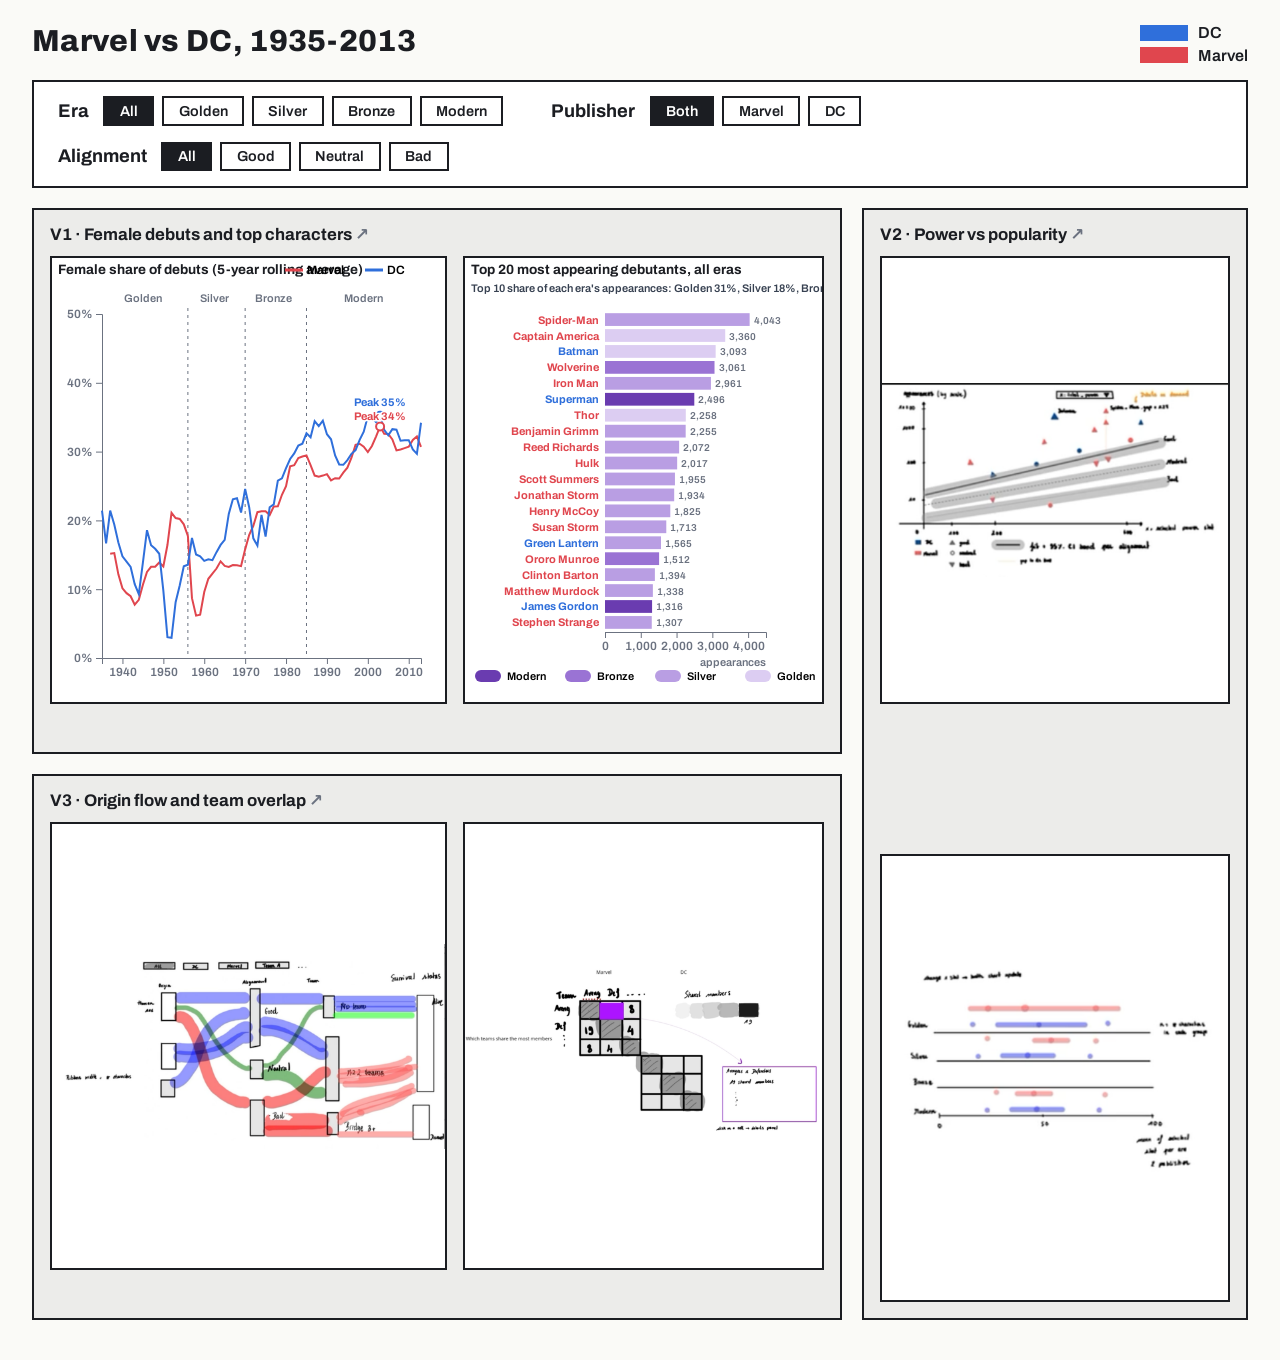
==== index.html @ 08fac934 "last chang" ====
<!DOCTYPE html>
<html lang="en">
<head>
  <meta charset="UTF-8" />
  <meta name="viewport" content="width=device-width, initial-scale=1.0" />
  <title>Marvel vs DC, 1935-2013</title>
  <link rel="stylesheet" href="style.css" />
  
</head>
<body>
  <header class="topbar">
    <h1>Marvel vs DC, 1935-2013</h1>
    <div class="legend" aria-label="Publisher colors">
      <span class="legend-item"><i class="swatch dc"></i>DC</span>
      <span class="legend-item"><i class="swatch marvel"></i>Marvel</span>
    </div>
  </header>

  <!-- Shared filters: built by script.js on every page -->
  <section class="filters" id="filters" aria-label="Filters"></section>

  <main class="grid">
    <!-- V1 -->
    <section class="panel v1">
      <h2><a href="V1.html">V1 · Female debuts and top characters</a></h2>
      <div class="panel-body two-col">
        <div class="idiom" id="idiom-1">idiom 1</div>
        <div class="idiom" id="idiom-2">idiom 2</div>
      </div>
    </section>

    <!-- V2 -->
    <section class="panel v2">
      <h2><a href="V2.html">V2 · Power vs popularity</a></h2>
      <div class="panel-body stack">
        <div class="idiom drawn shot" id="idiom-3"><img src="images/v2-scatter.png" alt="V2 sketch: power vs popularity scatter plot" /></div>
        <div class="idiom drawn shot" id="idiom-4"><img src="images/v2-ranges.png" alt="V2 sketch: range plot by era and publisher" /></div>
      </div>
    </section>

    <!-- V3 -->
    <section class="panel v3">
      <h2><a href="V3.html">V3 · Origin flow and team overlap</a></h2>
      <div class="panel-body two-col">
        <div class="idiom drawn shot" id="idiom-5"><img src="images/v3-origin-flow.png" alt="V3 sketch: origin flow diagram" /></div>
        <div class="idiom drawn shot" id="idiom-6"><img src="images/v3-team-overlap.png" alt="V3 sketch: team overlap matrix" /></div>
      </div>
    </section>
  </main>
  <script src="lib/d3.min.js"></script>
  <script src="script.js"></script>
  <script src="V1.js"></script>
</body>
</html>
---- style.css ----
@font-face {
  font-family: "Archivo";
  src: url("fonts/archivo.woff2") format("woff2");
  font-weight: 100 900;
  font-stretch: 62% 125%;
  font-style: normal;
  font-display: swap;
}

:root {
  /* Publisher colors (legend + every chart) */
  --dc: #2f6fdb;
  --marvel: #e0464e;
  /* Era colors (light = oldest, dark = newest) */
  --golden: #dccdf2;
  --silver: #b99ee3;
  --bronze: #9a73d4;
  --modern: #6a3cb0;
  --ink: #1b1d22;
  --muted: #6b7280;
  --paper: #fafaf7;
  --panel: #ececea;
  --line: #1b1d22;
  --gap: 1.25rem;
}

* {
  box-sizing: border-box;
}

body {
  margin: 0;
  padding: 1.5rem 2rem 2.5rem;
  font-family: "Archivo", system-ui, sans-serif;
  background: var(--paper);
  color: var(--ink);
}

/* Title + legend */
.topbar {
  display: flex;
  justify-content: space-between;
  align-items: flex-start;
  gap: 1rem;
  margin-bottom: 1rem;
}

.topbar h1 {
  margin: 0;
  font-size: 1.9rem;
  font-weight: 800;
  letter-spacing: 0.01em;
}

.legend {
  display: flex;
  flex-direction: column;
  gap: 0.35rem;
  font-weight: 600;
}

.legend-item {
  display: flex;
  align-items: center;
  gap: 0.6rem;
}

.swatch {
  display: inline-block;
  width: 3rem;
  height: 1rem;
}

.swatch.dc { background: var(--dc); }
.swatch.marvel { background: var(--marvel); }

/* Filter bar */
.filters {
  display: flex;
  flex-wrap: wrap;
  gap: 1rem 3rem;
  padding: 0.9rem 1.5rem;
  margin-bottom: var(--gap);
  border: 2px solid var(--line);
  background: #fff;
}

.filter-group {
  display: flex;
  flex-wrap: wrap;
  align-items: center;
  gap: 0.5rem;
}

.filter-label {
  font-size: 1.15rem;
  font-weight: 700;
  margin-right: 0.4rem;
}

.chip {
  font: inherit;
  font-weight: 600;
  font-size: 0.9rem;
  padding: 0.3rem 0.9rem;
  border: 2px solid var(--line);
  background: #fff;
  color: var(--ink);
  cursor: pointer;
}

.chip:hover {
  background: var(--panel);
}

.chip.active {
  background: var(--ink);
  color: #fff;
}

.chip:focus-visible {
  outline: 3px solid var(--dc);
  outline-offset: 2px;
}

/*
  Layout, like the sketch:
  V1 wide top-left, V2 tall on the right,
  V3 wide top-left below V1.
*/
.grid {
  display: grid;
  grid-template-columns: 1.15fr 1fr 1.05fr;
  grid-template-rows: minmax(22rem, auto) minmax(20rem, auto);
  grid-template-areas:
    "v1 v1 v2"
    "v3 v3 v2";
  gap: var(--gap);
}

.v1 { grid-area: v1; }
.v2 { grid-area: v2; }
.v3 { grid-area: v3; }

.panel {
  display: flex;
  flex-direction: column;
  min-width: 0;
  padding: 0.9rem 1rem 1rem;
  background: var(--panel);
  border: 2px solid var(--line);
}

.panel h2 {
  margin: 0 0 0.75rem;
  font-size: 1.05rem;
  font-weight: 700;
}

.panel-body {
  flex: 1;
  display: grid;
  gap: 1rem;
  min-height: 0;
}

.panel-body.two-col {
  grid-template-columns: 1.1fr 1fr;
}

.panel-body.stack {
  grid-template-rows: 1.3fr 1fr;
}

/* Placeholder for each chart */
.idiom {
  display: grid;
  place-items: center;
  min-height: 10rem;
  border: 2px dashed var(--muted);
  color: var(--muted);
  font-size: 1.1rem;
  font-weight: 600;
  background: rgba(255, 255, 255, 0.5);
}

/* Stack everything on narrow screens */
@media (max-width: 900px) {
  body {
    padding: 1rem;
  }

  .grid {
    grid-template-columns: 1fr;
    grid-template-rows: none;
    grid-template-areas:
      "v1"
      "v2"
      "v3"
  }

  .panel-body.two-col {
    grid-template-columns: 1fr;
  }

  .topbar {
    flex-direction: column;
  }
}

/* Links to the detail pages */
.panel h2 a {
  color: inherit;
  text-decoration: none;
  border-bottom: 2px solid transparent;
}

.panel h2 a:hover,
.panel h2 a:focus-visible {
  border-bottom-color: var(--ink);
  outline: none;
}

.panel h2 a::after {
  content: " \2197";
  color: var(--muted);
}

/* Detail pages */
.back {
  display: inline-block;
  margin-bottom: 0.4rem;
  color: var(--muted);
  font-weight: 600;
  text-decoration: none;
}

.back:hover { color: var(--ink); }

.detail .panel {
  min-height: 60vh;
}

.detail-body {
  grid-auto-rows: 1fr;
}

.detail-body .idiom {
  min-height: 18rem;
}

.view-nav {
  display: flex;
  gap: 0.5rem;
  margin-top: var(--gap);
}

.view-nav a {
  padding: 0.3rem 0.9rem;
  border: 2px solid var(--line);
  color: var(--ink);
  font-weight: 700;
  text-decoration: none;
  background: #fff;
}

.view-nav a:hover { background: var(--panel); }

/* ---- Charts ---- */

/* A box that holds a chart: white frame, fixed height, the SVG fills the box */
.idiom.drawn {
  display: block;
  position: relative;
  overflow: hidden;
  min-width: 0;
  height: 28rem;
  background: #fff;
  border: 2px solid var(--line);
}

/* Sketch images (CPII) standing in for idioms not implemented yet */
.idiom.shot {
  padding: 0;
  background: #fff;
  overflow: hidden;
}

.idiom.shot img {
  position: absolute;
  inset: 0;
  display: block;
  width: 100%;
  height: 100%;
  object-fit: contain;
}

.grid .idiom.drawn.shot {
  min-height: 0;
}

.idiom.drawn > svg {
  position: absolute;
  inset: 0;
}

.chart-title {
  font-size: 0.85rem;
  font-weight: 700;
  fill: var(--ink);
}

.axis text {
  font-family: "Archivo", system-ui, sans-serif;
  font-size: 0.75rem;
  fill: var(--muted);
}

.axis path,
.axis line {
  stroke: var(--muted);
}

/* Tooltip shared by all charts */
.tooltip {
  position: fixed;
  z-index: 10;
  max-width: 18rem;
  padding: 0.5rem 0.7rem;
  background: var(--ink);
  color: #fff;
  font-size: 0.8rem;
  line-height: 1.45;
  pointer-events: none;
  opacity: 0;
}

.tooltip.visible {
  opacity: 1;
}
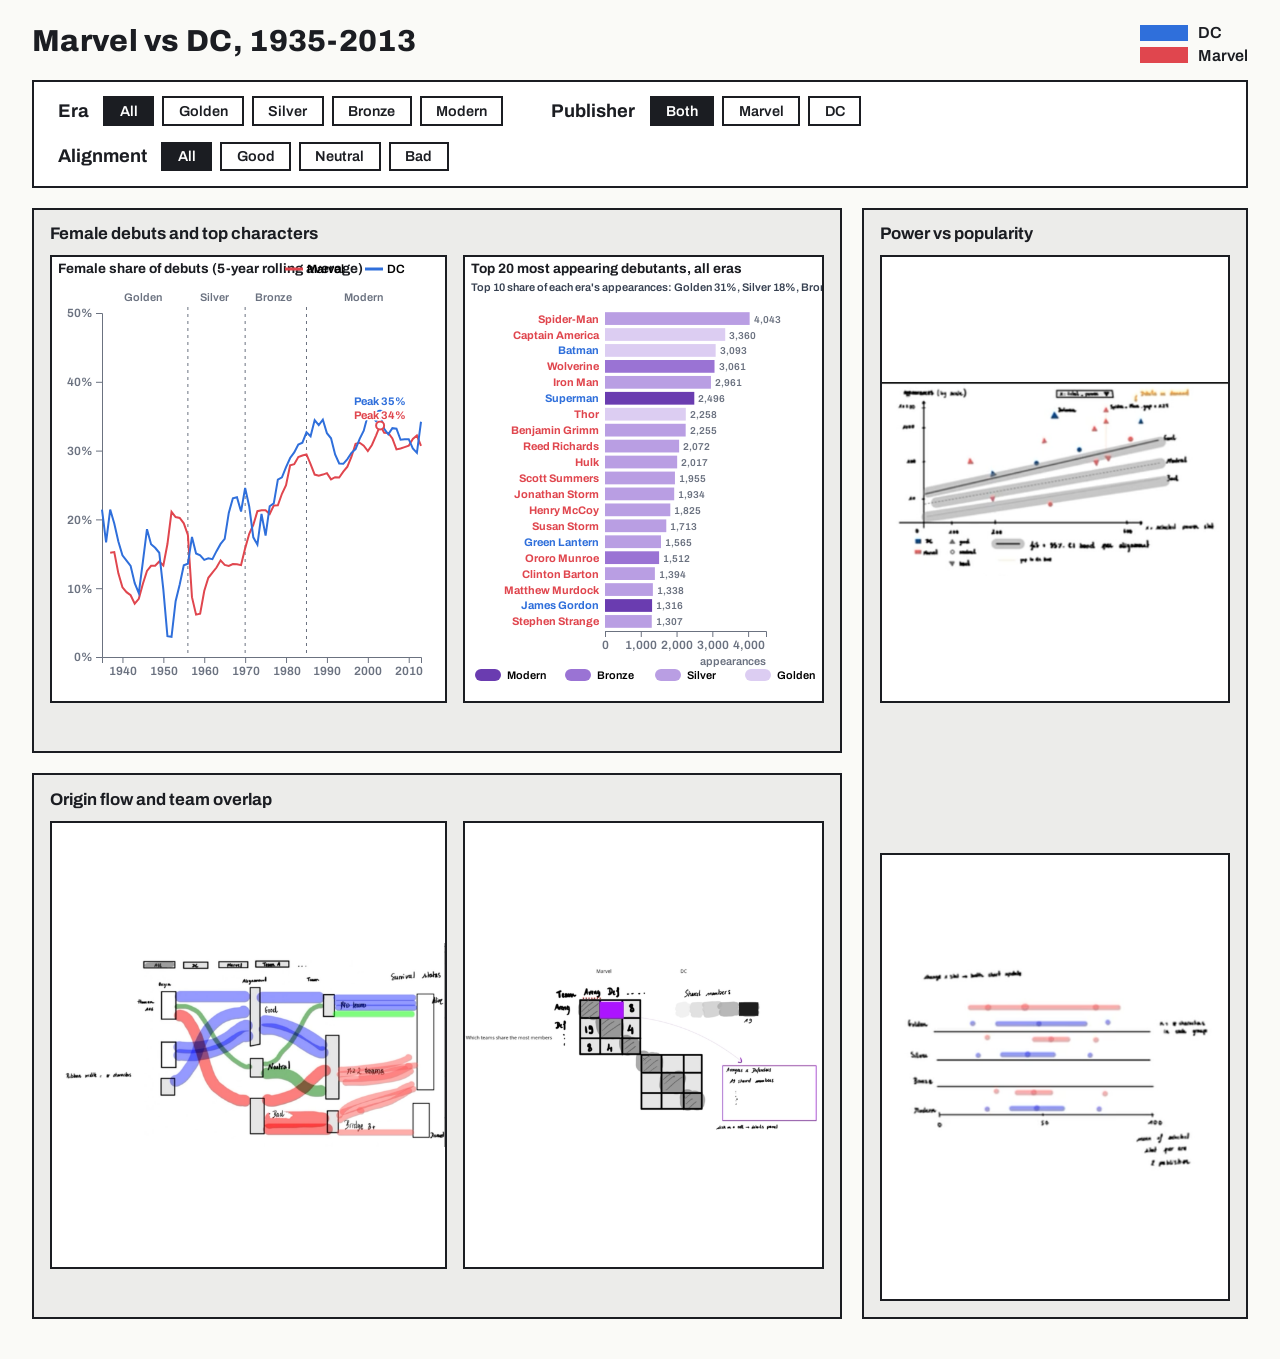
==== commit 0e1d71d3: "Remove V1,V2,V3 html pages" ====
--- a/index.html
+++ b/index.html
@@ -22,7 +22,7 @@
   <main class="grid">
     <!-- V1 -->
     <section class="panel v1">
-      <h2><a href="V1.html">V1 · Female debuts and top characters</a></h2>
+      <h2>Female debuts and top characters</h2>
       <div class="panel-body two-col">
         <div class="idiom" id="idiom-1">idiom 1</div>
         <div class="idiom" id="idiom-2">idiom 2</div>
@@ -31,7 +31,7 @@
 
     <!-- V2 -->
     <section class="panel v2">
-      <h2><a href="V2.html">V2 · Power vs popularity</a></h2>
+      <h2>Power vs popularity</h2>
       <div class="panel-body stack">
         <div class="idiom drawn shot" id="idiom-3"><img src="images/v2-scatter.png" alt="V2 sketch: power vs popularity scatter plot" /></div>
         <div class="idiom drawn shot" id="idiom-4"><img src="images/v2-ranges.png" alt="V2 sketch: range plot by era and publisher" /></div>
@@ -40,7 +40,7 @@
 
     <!-- V3 -->
     <section class="panel v3">
-      <h2><a href="V3.html">V3 · Origin flow and team overlap</a></h2>
+      <h2>Origin flow and team overlap</h2>
       <div class="panel-body two-col">
         <div class="idiom drawn shot" id="idiom-5"><img src="images/v3-origin-flow.png" alt="V3 sketch: origin flow diagram" /></div>
         <div class="idiom drawn shot" id="idiom-6"><img src="images/v3-team-overlap.png" alt="V3 sketch: team overlap matrix" /></div>
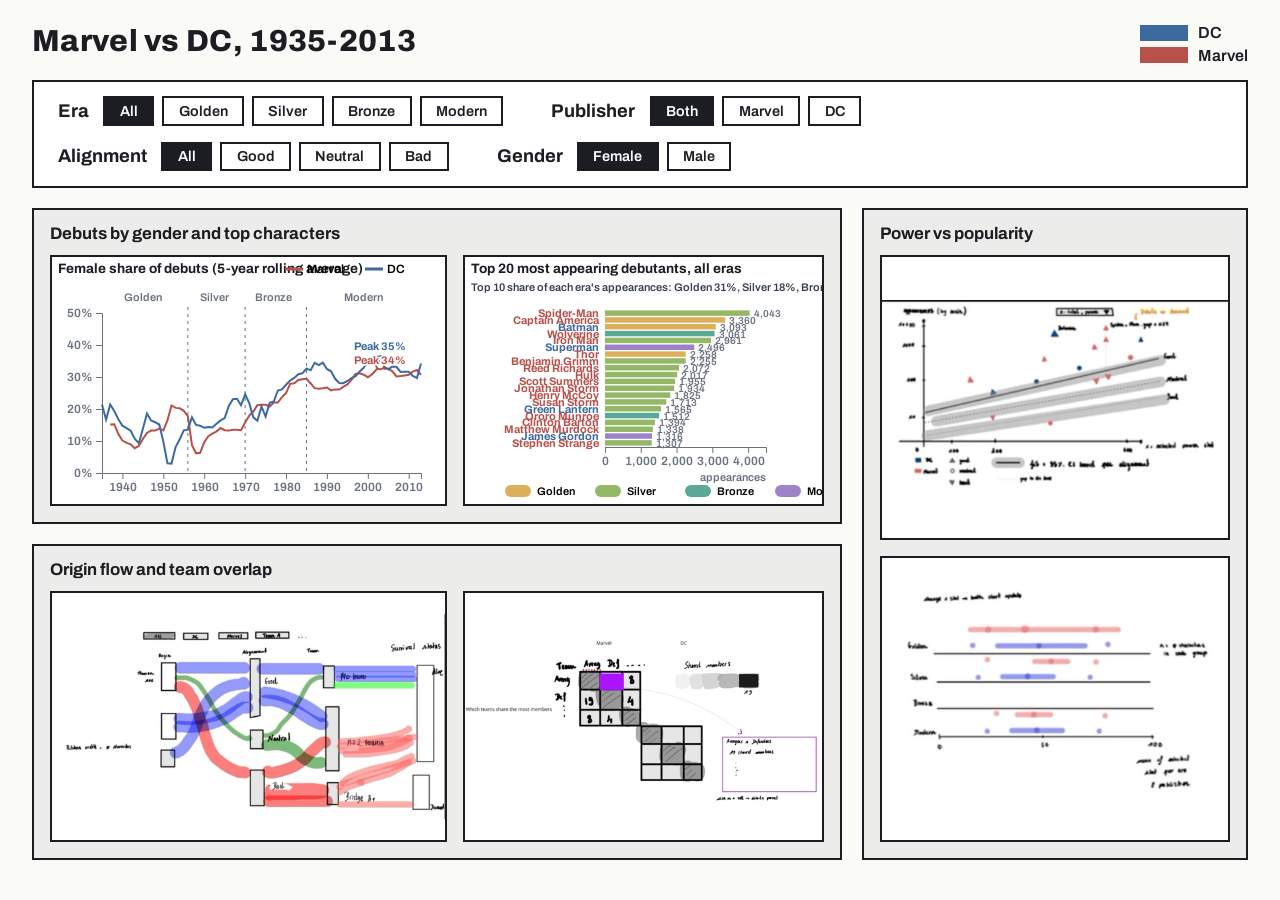
==== commit 40491378: "change title V1" ====
--- a/index.html
+++ b/index.html
@@ -22,7 +22,7 @@
   <main class="grid">
     <!-- V1 -->
     <section class="panel v1">
-      <h2>Female debuts and top characters</h2>
+      <h2>Debuts by gender and top characters</h2>
       <div class="panel-body two-col">
         <div class="idiom" id="idiom-1">idiom 1</div>
         <div class="idiom" id="idiom-2">idiom 2</div>
--- a/style.css
+++ b/style.css
@@ -9,13 +9,15 @@
 
 :root {
   /* Publisher colors (legend + every chart) */
-  --dc: #2f6fdb;
-  --marvel: #e0464e;
+  /*--dc: #2f6fdb;
+  --marvel: #e0464e;*/
+  --dc: #3d6a9e;      
+  --marvel: #b8504b;
   /* Era colors (light = oldest, dark = newest) */
-  --golden: #dccdf2;
-  --silver: #b99ee3;
-  --bronze: #9a73d4;
-  --modern: #6a3cb0;
+  --golden: #dcb05a;
+  --silver: #94b866;
+  --bronze: #5aa89a;  
+  --modern: #9d84c8;  
   --ink: #1b1d22;
   --muted: #6b7280;
   --paper: #fafaf7;
@@ -34,6 +36,10 @@
   font-family: "Archivo", system-ui, sans-serif;
   background: var(--paper);
   color: var(--ink);
+  height: 100vh;
+  display: flex;
+  flex-direction: column;
+  overflow: hidden;
 }
 
 /* Title + legend */
@@ -117,6 +123,30 @@
   background: var(--ink);
   color: #fff;
 }
+
+.chip.active[data-value="golden"] { 
+  background: var(--golden); 
+  color: var(--ink); 
+}
+.chip.active[data-value="silver"] { 
+  background: var(--silver);  
+  color: var(--ink); 
+}
+.chip.active[data-value="bronze"] { 
+  background: var(--bronze);  
+  color: var(--ink); 
+}
+.chip.active[data-value="modern"] { 
+  background: var(--modern);  
+  color: var(--ink); 
+}
+
+.chip.active[data-value="marvel"] { 
+  background: var(--marvel);  
+  color: #fff; }
+.chip.active[data-value="dc"]     { 
+  background: var(--dc);          
+  color: #fff; }
 
 .chip:focus-visible {
   outline: 3px solid var(--dc);
@@ -131,11 +161,13 @@
 .grid {
   display: grid;
   grid-template-columns: 1.15fr 1fr 1.05fr;
-  grid-template-rows: minmax(22rem, auto) minmax(20rem, auto);
+  grid-template-rows: 1fr 1fr;
   grid-template-areas:
     "v1 v1 v2"
     "v3 v3 v2";
   gap: var(--gap);
+  flex: 1;
+  min-height: 0;
 }
 
 .v1 { grid-area: v1; }
@@ -146,6 +178,7 @@
   display: flex;
   flex-direction: column;
   min-width: 0;
+  min-height: 0;
   padding: 0.9rem 1rem 1rem;
   background: var(--panel);
   border: 2px solid var(--line);
@@ -169,14 +202,14 @@
 }
 
 .panel-body.stack {
-  grid-template-rows: 1.3fr 1fr;
+  grid-template-rows: 1fr 1fr;
 }
 
 /* Placeholder for each chart */
 .idiom {
   display: grid;
   place-items: center;
-  min-height: 10rem;
+  min-height: 0;
   border: 2px dashed var(--muted);
   color: var(--muted);
   font-size: 1.1rem;
@@ -188,6 +221,8 @@
 @media (max-width: 900px) {
   body {
     padding: 1rem;
+    height: auto;
+    overflow: auto;
   }
 
   .grid {
@@ -274,7 +309,7 @@
   position: relative;
   overflow: hidden;
   min-width: 0;
-  height: 28rem;
+  height: auto;
   background: #fff;
   border: 2px solid var(--line);
 }
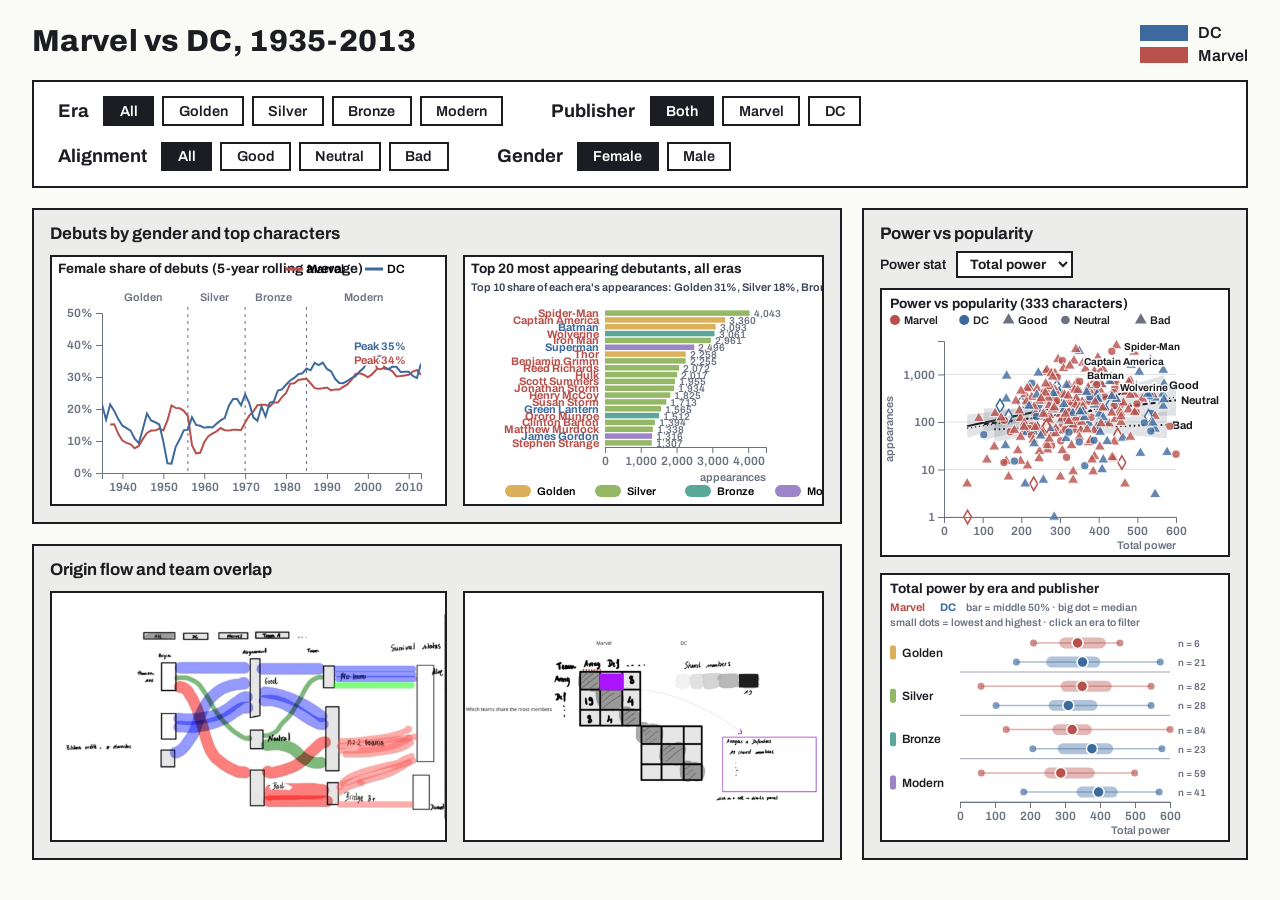
==== commit 29275e98: "added idioms for V2 and animations for transitions" ====
--- a/index.html
+++ b/index.html
@@ -33,8 +33,8 @@
     <section class="panel v2">
       <h2>Power vs popularity</h2>
       <div class="panel-body stack">
-        <div class="idiom drawn shot" id="idiom-3"><img src="images/v2-scatter.png" alt="V2 sketch: power vs popularity scatter plot" /></div>
-        <div class="idiom drawn shot" id="idiom-4"><img src="images/v2-ranges.png" alt="V2 sketch: range plot by era and publisher" /></div>
+        <div class="idiom" id="idiom-3">idiom 3</div>
+        <div class="idiom" id="idiom-4">idiom 4</div>
       </div>
     </section>
 
@@ -50,5 +50,6 @@
   <script src="lib/d3.min.js"></script>
   <script src="script.js"></script>
   <script src="V1.js"></script>
+  <script src="V2.js"></script>
 </body>
-</html>
+</html>
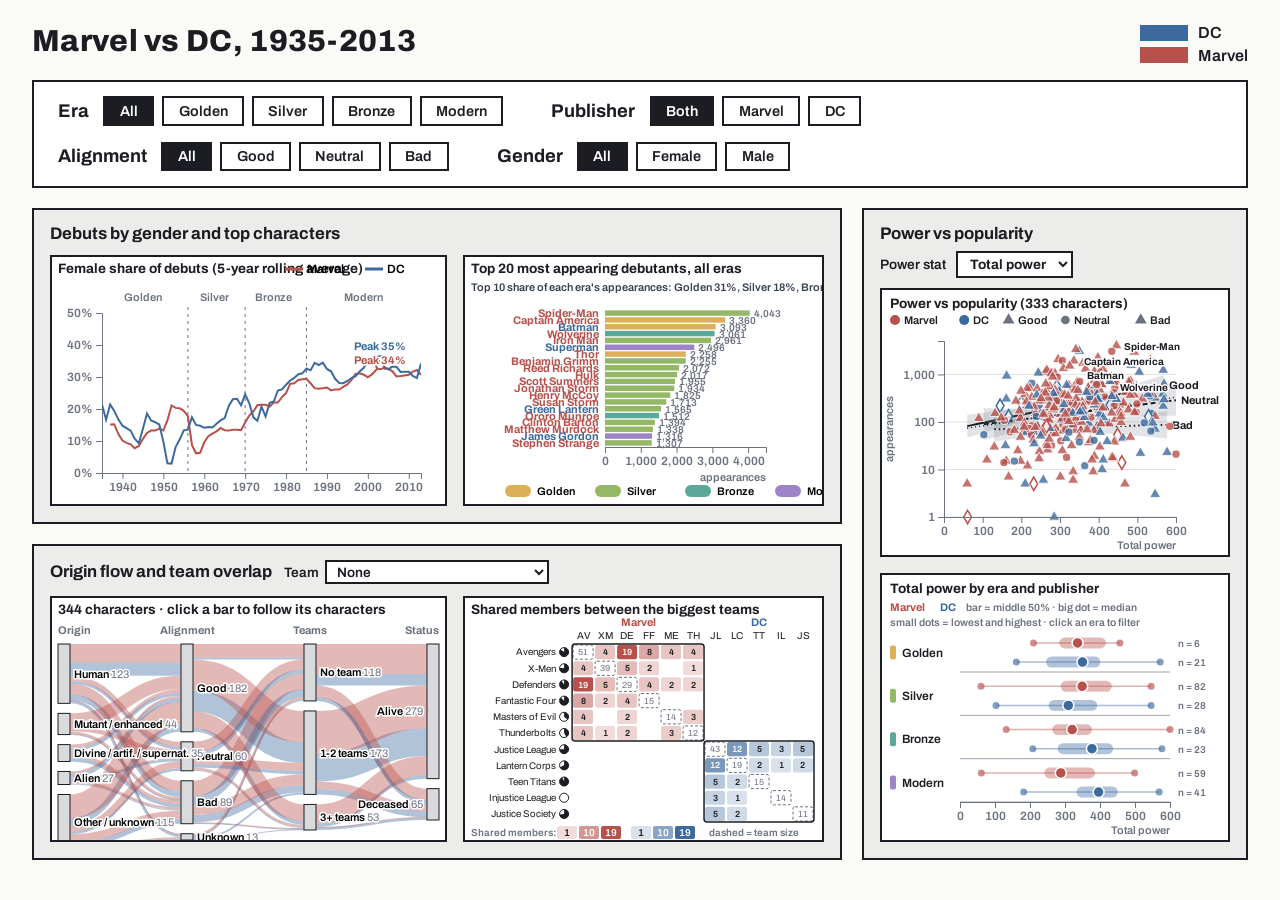
==== commit 9c4461b4: "add idiom 5 and 6 in V3 first version" ====
--- a/index.html
+++ b/index.html
@@ -42,14 +42,16 @@
     <section class="panel v3">
       <h2>Origin flow and team overlap</h2>
       <div class="panel-body two-col">
-        <div class="idiom drawn shot" id="idiom-5"><img src="images/v3-origin-flow.png" alt="V3 sketch: origin flow diagram" /></div>
-        <div class="idiom drawn shot" id="idiom-6"><img src="images/v3-team-overlap.png" alt="V3 sketch: team overlap matrix" /></div>
+        <div class="idiom" id="idiom-5">idiom 5</div>
+        <div class="idiom" id="idiom-6">idiom 6</div>
       </div>
     </section>
   </main>
   <script src="lib/d3.min.js"></script>
+  <script src="lib/d3-sankey.min.js"></script>
   <script src="script.js"></script>
   <script src="V1.js"></script>
   <script src="V2.js"></script>
+  <script src="V3.js"></script>
 </body>
 </html>
--- a/style.css
+++ b/style.css
@@ -372,4 +372,28 @@
 
 .tooltip.visible {
   opacity: 1;
-}+}
+/* V3 team menu, next to the panel title */
+.team-filter {
+  display: inline-flex;
+  align-items: center;
+  gap: 0.4rem;
+  margin-left: 0.75rem;
+  font-size: 0.85rem;
+  font-weight: 600;
+}
+
+.team-filter select {
+  font: inherit;
+  max-width: 14rem;
+  padding: 0.1rem 0.35rem;
+  border: 2px solid var(--line);
+  background: #fff;
+  color: var(--ink);
+  cursor: pointer;
+}
+
+.team-filter select.active {
+  background: var(--ink);
+  color: #fff;
+}
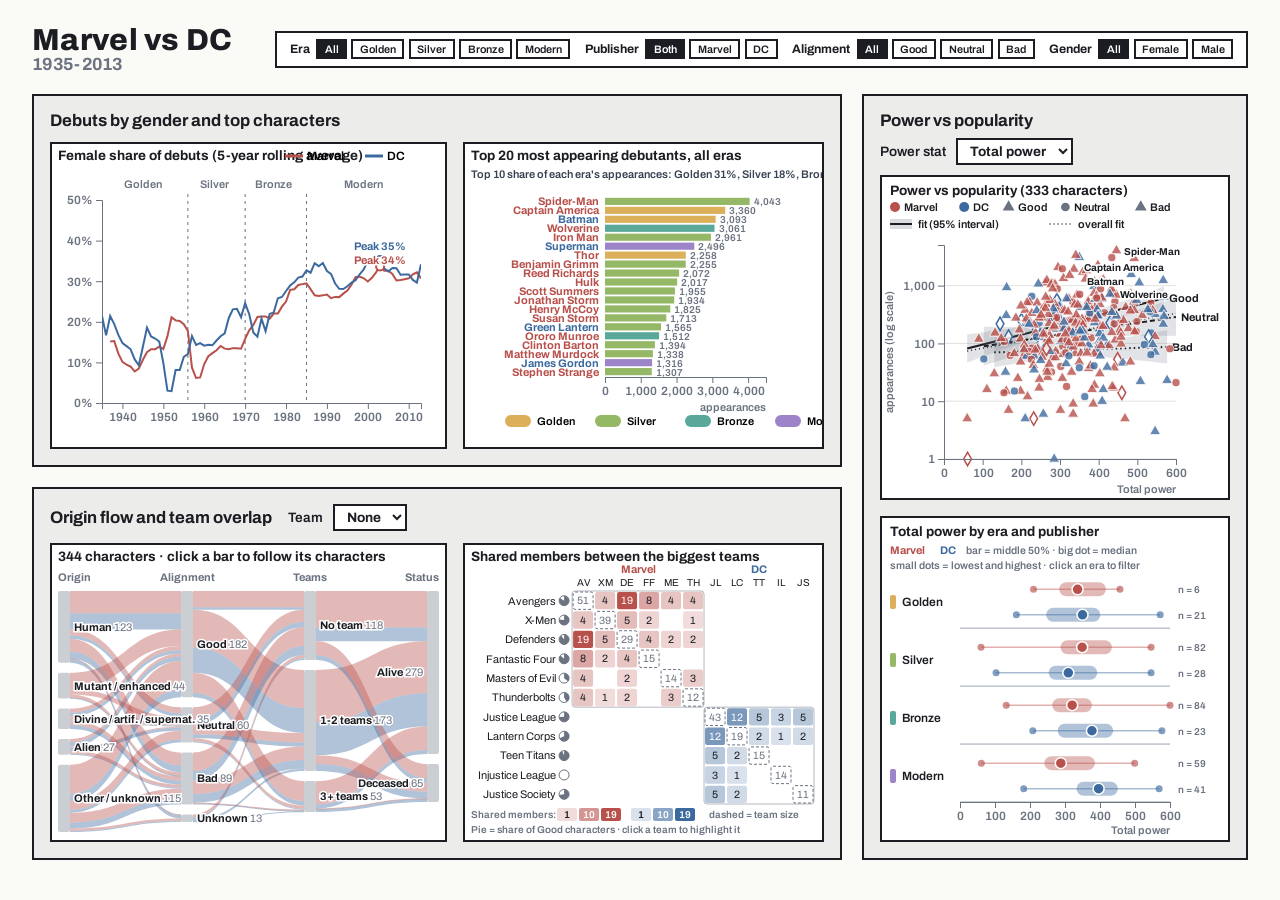
==== commit 3baeadf7: "Change top bar" ====
--- a/index.html
+++ b/index.html
@@ -4,20 +4,15 @@
   <meta charset="UTF-8" />
   <meta name="viewport" content="width=device-width, initial-scale=1.0" />
   <title>Marvel vs DC, 1935-2013</title>
-  <link rel="stylesheet" href="style.css" />
+  <link rel="stylesheet" href="style.css?v=2" />
   
 </head>
 <body>
   <header class="topbar">
-    <h1>Marvel vs DC, 1935-2013</h1>
-    <div class="legend" aria-label="Publisher colors">
-      <span class="legend-item"><i class="swatch dc"></i>DC</span>
-      <span class="legend-item"><i class="swatch marvel"></i>Marvel</span>
-    </div>
+    <h1>Marvel vs DC <span class="years">1935-2013</span></h1>
+    <!-- Shared filters: built by script.js on every page -->
+    <section class="filters" id="filters" aria-label="Filters"></section>
   </header>
-
-  <!-- Shared filters: built by script.js on every page -->
-  <section class="filters" id="filters" aria-label="Filters"></section>
 
   <main class="grid">
     <!-- V1 -->
--- a/style.css
+++ b/style.css
@@ -8,7 +8,7 @@
 }
 
 :root {
-  /* Publisher colors (legend + every chart) */
+  /* Publisher colors (every chart) */
   /*--dc: #2f6fdb;
   --marvel: #e0464e;*/
   --dc: #3d6a9e;      
@@ -42,13 +42,14 @@
   overflow: hidden;
 }
 
-/* Title + legend */
+/* Title + filter bar on the same line */
 .topbar {
   display: flex;
   justify-content: space-between;
-  align-items: flex-start;
-  gap: 1rem;
-  margin-bottom: 1rem;
+  align-items: center;
+  gap: 1rem 1.5rem;
+  margin-bottom: var(--gap);
+  container-type: inline-size;
 }
 
 .topbar h1 {
@@ -56,67 +57,83 @@
   font-size: 1.9rem;
   font-weight: 800;
   letter-spacing: 0.01em;
-}
-
-.legend {
-  display: flex;
-  flex-direction: column;
-  gap: 0.35rem;
-  font-weight: 600;
-}
-
-.legend-item {
-  display: flex;
+  line-height: 1.05;
+  white-space: nowrap;
+}
+
+/* The years on their own line, just below the title */
+.topbar h1 .years {
+  display: block;
+  font-size: 1.1rem;
+  font-weight: 700;
+  color: var(--muted);
+}
+
+/* Filter bar */
+/* One line. Every size is in em of the bar's font size, and that font size
+   follows the window width (vw), so the whole bar shrinks with the window
+   instead of wrapping: 12px from 1400px wide, 9px at 1120px.
+   Below 1120px the bar wraps (see the media query at the end). */
+.filters {
+  flex: 0 1 auto; /* as wide as its content, no wider */
+  display: flex;
+  flex-wrap: nowrap;
+  white-space: nowrap;
+  font-size: clamp(9px, calc((100cqi - 15rem)/90), 14px);
+  gap: 1.35em;
+  padding: 0.6em 1.2em;
+  border: 2px solid var(--line);
+  background: #fff;
+}
+
+.filter-group {
+  display: flex;
+  flex-wrap: nowrap;
   align-items: center;
-  gap: 0.6rem;
-}
-
-.swatch {
-  display: inline-block;
-  width: 3rem;
-  height: 1rem;
-}
-
-.swatch.dc { background: var(--dc); }
-.swatch.marvel { background: var(--marvel); }
-
-/* Filter bar */
-.filters {
-  display: flex;
-  flex-wrap: wrap;
-  gap: 1rem 3rem;
-  padding: 0.9rem 1.5rem;
-  margin-bottom: var(--gap);
-  border: 2px solid var(--line);
-  background: #fff;
-}
-
-.filter-group {
-  display: flex;
-  flex-wrap: wrap;
-  align-items: center;
-  gap: 0.5rem;
+  gap: 0.4em;
 }
 
 .filter-label {
-  font-size: 1.15rem;
-  font-weight: 700;
-  margin-right: 0.4rem;
+  font-size: 1.13em;
+  font-weight: 700;
+  margin-right: 0.15em;
 }
 
 .chip {
   font: inherit;
   font-weight: 600;
-  font-size: 0.9rem;
-  padding: 0.3rem 0.9rem;
+  font-size: 1em;
+  padding: 0.2em 0.6em;
   border: 2px solid var(--line);
   background: #fff;
   color: var(--ink);
   cursor: pointer;
 }
 
-.chip:hover {
-  background: var(--panel);
+.chip:hover[data-value="golden"] { 
+  background: var(--golden); 
+  color: var(--ink); 
+}
+.chip:hover[data-value="silver"] { 
+  background: var(--silver);  
+  color: var(--ink); 
+}
+.chip:hover[data-value="bronze"] { 
+  background: var(--bronze);  
+  color: var(--ink); 
+}
+.chip:hover[data-value="modern"] { 
+  background: var(--modern);  
+  color: var(--ink); 
+}
+
+.chip:hover[data-value="marvel"] { 
+  background: var(--marvel);  
+  color: #fff; 
+}
+.chip:hover[data-value="dc"]     { 
+  background: var(--dc);          
+  color: #fff; 
 }
 
 .chip.active {
@@ -143,10 +160,12 @@
 
 .chip.active[data-value="marvel"] { 
   background: var(--marvel);  
-  color: #fff; }
+  color: #fff; 
+}
 .chip.active[data-value="dc"]     { 
   background: var(--dc);          
-  color: #fff; }
+  color: #fff; 
+}
 
 .chip:focus-visible {
   outline: 3px solid var(--dc);
@@ -217,6 +236,18 @@
   background: rgba(255, 255, 255, 0.5);
 }
 
+/* Window too narrow for one line of filters, even at 9px: let the bar wrap */
+@media (max-width: 1120px) {
+  .filters,
+  .filter-group {
+    flex-wrap: wrap;
+  }
+
+  .filters {
+    gap: 0.5em 1.35em;
+  }
+}
+
 /* Stack everything on narrow screens */
 @media (max-width: 900px) {
   body {
@@ -240,6 +271,7 @@
 
   .topbar {
     flex-direction: column;
+    align-items: stretch;
   }
 }
 
@@ -373,27 +405,29 @@
 .tooltip.visible {
   opacity: 1;
 }
-/* V3 team menu, next to the panel title */
-.team-filter {
+/* V3 team menu, next to the panel title. Same look as V2's "Power stat" (.v2-controls in V2.js) */
+.panel.v3 h2 {
+  display: flex;
+  align-items: center;
+}
+
+.v3-controls {
   display: inline-flex;
+  flex-wrap: nowrap;
+  white-space: nowrap;
   align-items: center;
-  gap: 0.4rem;
-  margin-left: 0.75rem;
+  gap: 0.6rem;
+  margin-left: 1rem;
+  font-weight: 600;
   font-size: 0.85rem;
-  font-weight: 600;
-}
-
-.team-filter select {
+}
+
+.v3-controls select {
   font: inherit;
-  max-width: 14rem;
-  padding: 0.1rem 0.35rem;
+  font-weight: 700;
+  padding: 0.2rem 0.5rem;
   border: 2px solid var(--line);
   background: #fff;
   color: var(--ink);
   cursor: pointer;
 }
-
-.team-filter select.active {
-  background: var(--ink);
-  color: #fff;
-}
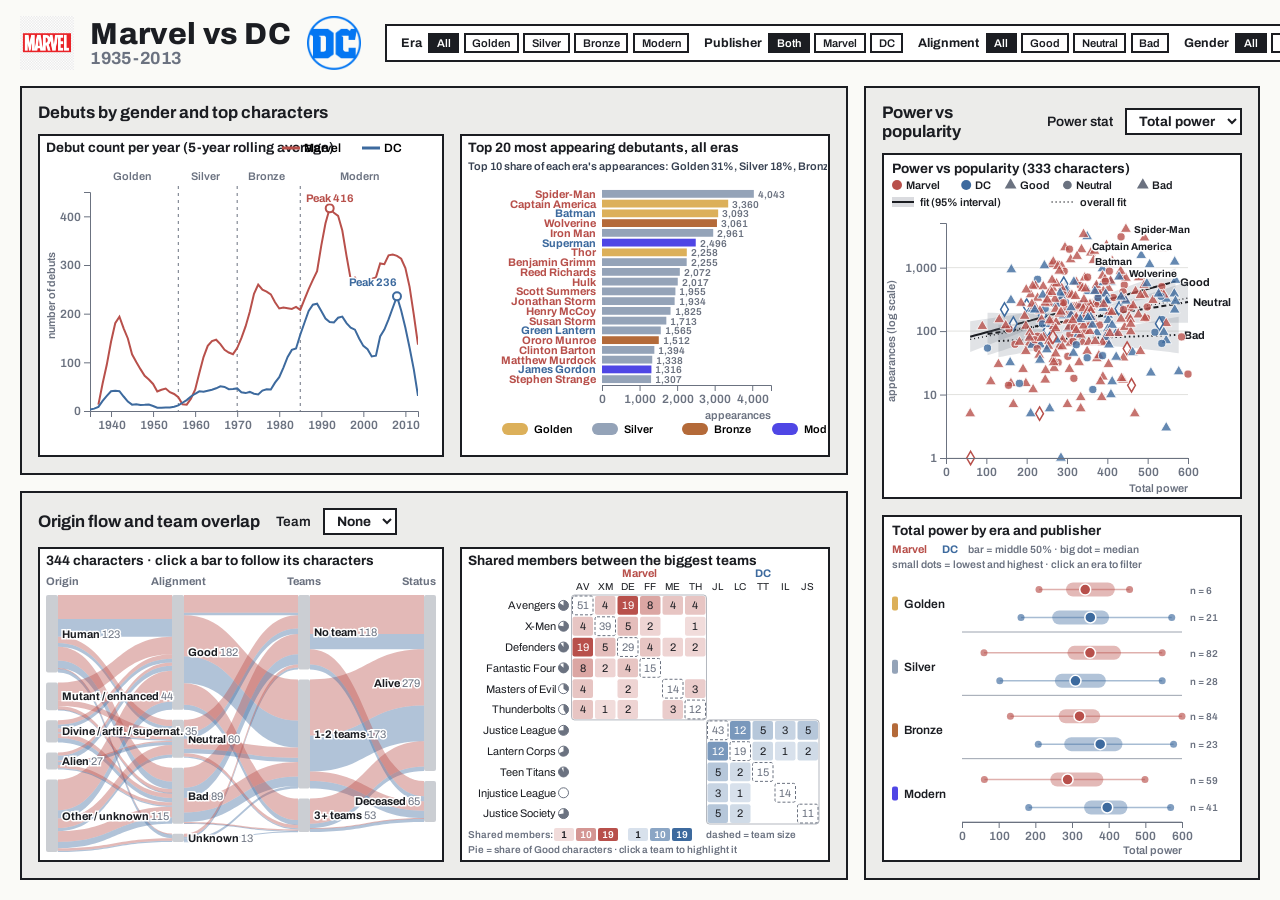
==== commit 292198bf: "made changes according to the feedback" ====
--- a/index.html
+++ b/index.html
@@ -5,11 +5,14 @@
   <meta name="viewport" content="width=device-width, initial-scale=1.0" />
   <title>Marvel vs DC, 1935-2013</title>
   <link rel="stylesheet" href="style.css?v=2" />
-  
 </head>
 <body>
   <header class="topbar">
-    <h1>Marvel vs DC <span class="years">1935-2013</span></h1>
+    <div class="brand">
+      <img src="images/marvel-logo.png" alt="Marvel" class="brand-logo marvel" />
+      <h1>Marvel vs DC <span class="years">1935-2013</span></h1>
+      <img src="images/dc_logo.webp" alt="DC" class="brand-logo dc" />
+    </div>
     <!-- Shared filters: built by script.js on every page -->
     <section class="filters" id="filters" aria-label="Filters"></section>
   </header>
--- a/style.css
+++ b/style.css
@@ -9,21 +9,21 @@
 
 :root {
   /* Publisher colors (every chart) */
-  /*--dc: #2f6fdb;
-  --marvel: #e0464e;*/
   --dc: #3d6a9e;      
   --marvel: #b8504b;
-  /* Era colors (light = oldest, dark = newest) */
+  
+  /* Era colors */
   --golden: #dcb05a;
-  --silver: #94b866;
-  --bronze: #5aa89a;  
-  --modern: #9d84c8;  
+  --silver: #94a3b8;  /* Sleek metallic silver */
+  --bronze: #b46a39;  /* Rich copper bronze */
+  --modern: #4f46e5;  /* Vibrant modern indigo */
+  
   --ink: #1b1d22;
   --muted: #6b7280;
   --paper: #fafaf7;
   --panel: #ececea;
   --line: #1b1d22;
-  --gap: 1.25rem;
+  --gap: 1rem;
 }
 
 * {
@@ -32,7 +32,7 @@
 
 body {
   margin: 0;
-  padding: 1.5rem 2rem 2.5rem;
+  padding: 1rem 1.25rem 1.25rem;
   font-family: "Archivo", system-ui, sans-serif;
   background: var(--paper);
   color: var(--ink);
@@ -50,6 +50,19 @@
   gap: 1rem 1.5rem;
   margin-bottom: var(--gap);
   container-type: inline-size;
+}
+
+/* Brand wrapper for logos and title */
+.brand {
+  display: flex;
+  align-items: center;
+  gap: 1rem;
+}
+
+.brand-logo {
+  height: 3.4rem;
+  width: auto;
+  object-fit: contain;
 }
 
 .topbar h1 {
@@ -70,12 +83,8 @@
 }
 
 /* Filter bar */
-/* One line. Every size is in em of the bar's font size, and that font size
-   follows the window width (vw), so the whole bar shrinks with the window
-   instead of wrapping: 12px from 1400px wide, 9px at 1120px.
-   Below 1120px the bar wraps (see the media query at the end). */
 .filters {
-  flex: 0 1 auto; /* as wide as its content, no wider */
+  flex: 0 1 auto;
   display: flex;
   flex-wrap: nowrap;
   white-space: nowrap;
@@ -110,28 +119,39 @@
   cursor: pointer;
 }
 
+.chip:hover[data-value="good"],
+.chip:hover[data-value="neutral"],
+.chip:hover[data-value="bad"],
+.chip:hover[data-value="all"],
+.chip:hover[data-value="female"],
+.chip:hover[data-value="male"],
+.chip:hover[data-value="both"] {
+  background: var(--ink);
+  color: var(--paper);
+}
+
 .chip:hover[data-value="golden"] { 
   background: var(--golden); 
   color: var(--ink); 
 }
 .chip:hover[data-value="silver"] { 
   background: var(--silver);  
-  color: var(--ink); 
+  color: #fff; 
 }
 .chip:hover[data-value="bronze"] { 
   background: var(--bronze);  
-  color: var(--ink); 
+  color: #fff; 
 }
 .chip:hover[data-value="modern"] { 
   background: var(--modern);  
-  color: var(--ink); 
+  color: #fff; 
 }
 
 .chip:hover[data-value="marvel"] { 
   background: var(--marvel);  
   color: #fff; 
 }
-.chip:hover[data-value="dc"]     { 
+.chip:hover[data-value="dc"] { 
   background: var(--dc);          
   color: #fff; 
 }
@@ -147,22 +167,22 @@
 }
 .chip.active[data-value="silver"] { 
   background: var(--silver);  
-  color: var(--ink); 
+  color: #fff; 
 }
 .chip.active[data-value="bronze"] { 
   background: var(--bronze);  
-  color: var(--ink); 
+  color: #fff; 
 }
 .chip.active[data-value="modern"] { 
   background: var(--modern);  
-  color: var(--ink); 
+  color: #fff; 
 }
 
 .chip.active[data-value="marvel"] { 
   background: var(--marvel);  
   color: #fff; 
 }
-.chip.active[data-value="dc"]     { 
+.chip.active[data-value="dc"] { 
   background: var(--dc);          
   color: #fff; 
 }
@@ -172,11 +192,7 @@
   outline-offset: 2px;
 }
 
-/*
-  Layout, like the sketch:
-  V1 wide top-left, V2 tall on the right,
-  V3 wide top-left below V1.
-*/
+/* Layout Grid */
 .grid {
   display: grid;
   grid-template-columns: 1.15fr 1fr 1.05fr;
@@ -236,7 +252,7 @@
   background: rgba(255, 255, 255, 0.5);
 }
 
-/* Window too narrow for one line of filters, even at 9px: let the bar wrap */
+/* Media Queries */
 @media (max-width: 1120px) {
   .filters,
   .filter-group {
@@ -248,7 +264,6 @@
   }
 }
 
-/* Stack everything on narrow screens */
 @media (max-width: 900px) {
   body {
     padding: 1rem;
@@ -262,7 +277,7 @@
     grid-template-areas:
       "v1"
       "v2"
-      "v3"
+      "v3";
   }
 
   .panel-body.two-col {
@@ -272,6 +287,11 @@
   .topbar {
     flex-direction: column;
     align-items: stretch;
+  }
+
+  .brand {
+    justify-content: center;
+    text-align: center;
   }
 }
 
@@ -334,8 +354,6 @@
 .view-nav a:hover { background: var(--panel); }
 
 /* ---- Charts ---- */
-
-/* A box that holds a chart: white frame, fixed height, the SVG fills the box */
 .idiom.drawn {
   display: block;
   position: relative;
@@ -346,7 +364,6 @@
   border: 2px solid var(--line);
 }
 
-/* Sketch images (CPII) standing in for idioms not implemented yet */
 .idiom.shot {
   padding: 0;
   background: #fff;
@@ -405,23 +422,33 @@
 .tooltip.visible {
   opacity: 1;
 }
-/* V3 team menu, next to the panel title. Same look as V2's "Power stat" (.v2-controls in V2.js) */
+
+/* V2 and V3 controls */
+.panel.v2 h2,
 .panel.v3 h2 {
   display: flex;
   align-items: center;
 }
 
+.v2-controls select:hover,
+.v3-controls select:hover {
+  background: var(--ink);   
+  color: var(--paper);
+}
+
+.v2-controls,
 .v3-controls {
   display: inline-flex;
   flex-wrap: nowrap;
   white-space: nowrap;
   align-items: center;
-  gap: 0.6rem;
+  gap: 0.75rem;
   margin-left: 1rem;
   font-weight: 600;
   font-size: 0.85rem;
 }
 
+.v2-controls select,
 .v3-controls select {
   font: inherit;
   font-weight: 700;
@@ -431,3 +458,8 @@
   color: var(--ink);
   cursor: pointer;
 }
+
+.v2-controls select:focus-visible,
+.v3-controls select:focus-visible {
+  outline: none; 
+}
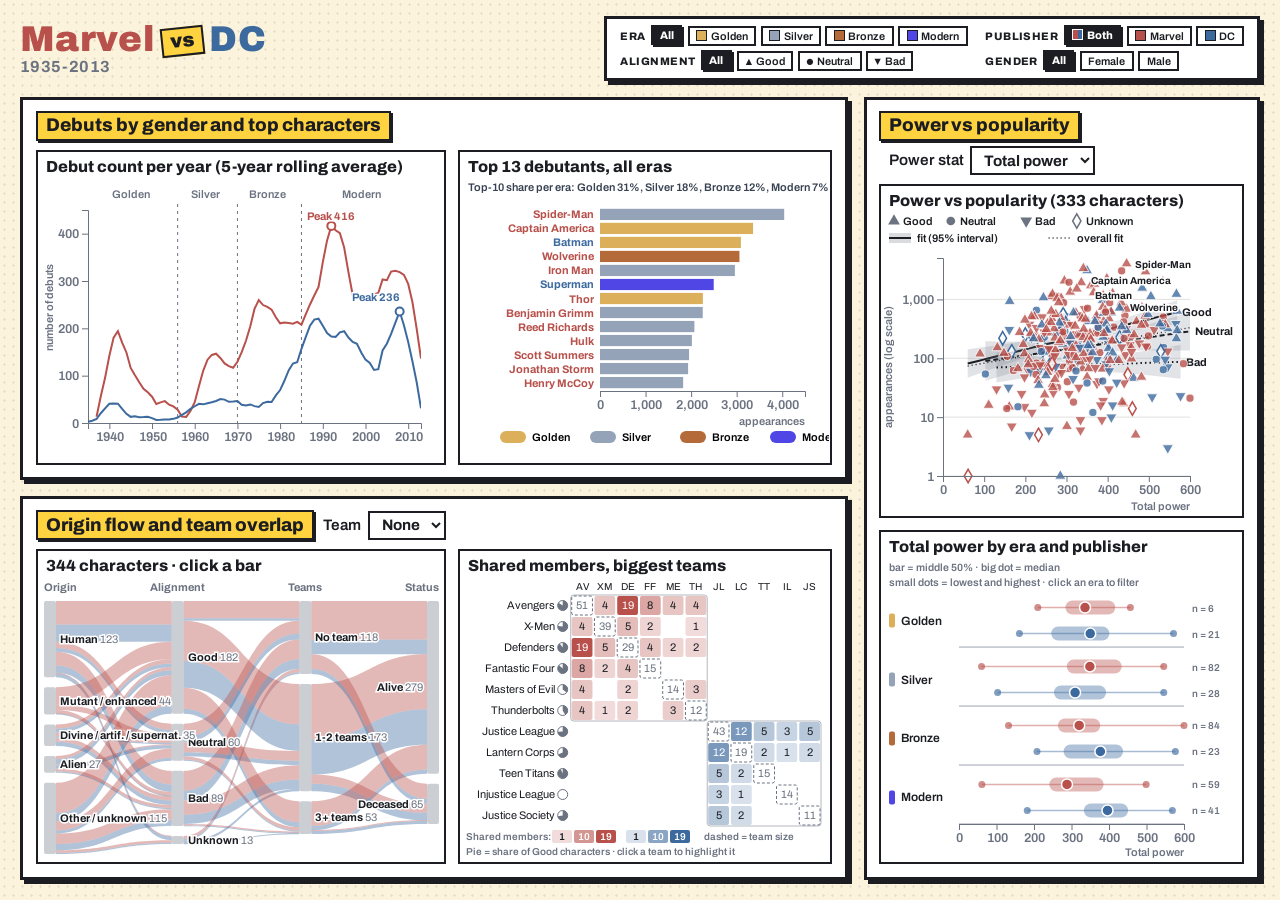
==== commit 2b2cb0e6: "modif design" ====
--- a/index.html
+++ b/index.html
@@ -9,9 +9,7 @@
 <body>
   <header class="topbar">
     <div class="brand">
-      <img src="images/marvel-logo.png" alt="Marvel" class="brand-logo marvel" />
-      <h1>Marvel vs DC <span class="years">1935-2013</span></h1>
-      <img src="images/dc_logo.webp" alt="DC" class="brand-logo dc" />
+      <h1><span class="t-marvel">Marvel</span> <span class="t-vs">vs</span> <span class="t-dc">DC</span> <span class="years">1935-2013</span></h1>
     </div>
     <!-- Shared filters: built by script.js on every page -->
     <section class="filters" id="filters" aria-label="Filters"></section>
@@ -20,7 +18,7 @@
   <main class="grid">
     <!-- V1 -->
     <section class="panel v1">
-      <h2>Debuts by gender and top characters</h2>
+      <h2><span class="caption">Debuts by gender and top characters</span></h2>
       <div class="panel-body two-col">
         <div class="idiom" id="idiom-1">idiom 1</div>
         <div class="idiom" id="idiom-2">idiom 2</div>
@@ -29,7 +27,7 @@
 
     <!-- V2 -->
     <section class="panel v2">
-      <h2>Power vs popularity</h2>
+      <h2><span class="caption">Power vs popularity</span></h2>
       <div class="panel-body stack">
         <div class="idiom" id="idiom-3">idiom 3</div>
         <div class="idiom" id="idiom-4">idiom 4</div>
@@ -38,7 +36,7 @@
 
     <!-- V3 -->
     <section class="panel v3">
-      <h2>Origin flow and team overlap</h2>
+      <h2><span class="caption">Origin flow and team overlap</span></h2>
       <div class="panel-body two-col">
         <div class="idiom" id="idiom-5">idiom 5</div>
         <div class="idiom" id="idiom-6">idiom 6</div>
--- a/style.css
+++ b/style.css
@@ -18,10 +18,13 @@
   --bronze: #b46a39;  /* Rich copper bronze */
   --modern: #4f46e5;  /* Vibrant modern indigo */
   
+  /* Menu accent: hover colour of the chips without a colour of their own */
+  --pow: #ffd23f;
+
   --ink: #1b1d22;
   --muted: #6b7280;
-  --paper: #fafaf7;
-  --panel: #ececea;
+  --paper: #fbf3dc;   /* page background: warm comic-paper yellow */
+  --panel: #ffffff;   /* panels white, so the charts stand out on the coloured page */
   --line: #1b1d22;
   --gap: 1rem;
 }
@@ -34,12 +37,14 @@
   margin: 0;
   padding: 1rem 1.25rem 1.25rem;
   font-family: "Archivo", system-ui, sans-serif;
-  background: var(--paper);
-  color: var(--ink);
-  height: 100vh;
+  /* Coloured page with halftone dots, like printed comics */
+  background-color: var(--paper);
+  background-image: radial-gradient(rgba(27, 29, 34, 0.09) 1px, transparent 1.4px);
+  background-size: 9px 9px;
+  color: var(--ink);
+  min-height: 100vh;   /* fills the window; scrolls instead of cutting the charts when the window is short */
   display: flex;
   flex-direction: column;
-  overflow: hidden;
 }
 
 /* Title + filter bar on the same line */
@@ -60,29 +65,47 @@
 }
 
 .brand-logo {
-  height: 3.4rem;
+  height: 4.2rem;
   width: auto;
   object-fit: contain;
 }
 
 .topbar h1 {
   margin: 0;
-  font-size: 1.9rem;
-  font-weight: 800;
+  font-size: clamp(2.2rem, 2.8vw, 3rem);
+  font-weight: 900;
   letter-spacing: 0.01em;
   line-height: 1.05;
   white-space: nowrap;
 }
 
 /* The years on their own line, just below the title */
+/* Title words in the publisher colours, "vs" in a yellow box */
+.topbar h1 .t-marvel { color: var(--marvel); }
+.topbar h1 .t-dc { color: var(--dc); }
+.topbar h1 .t-vs {
+  display: inline-block;
+  font-size: 0.55em;
+  vertical-align: middle;
+  padding: 0.1em 0.35em;
+  background: var(--pow);
+  border: 2px solid var(--ink);
+  transform: rotate(-6deg);
+}
+
 .topbar h1 .years {
   display: block;
-  font-size: 1.1rem;
+  font-size: 0.45em;
   font-weight: 700;
   color: var(--muted);
 }
 
-/* Filter bar */
+/* ============================================================
+   Filter bar (the menu)
+   The chips also act as the legend of every chart:
+   era and publisher chips carry a colour square,
+   alignment chips carry the marker shapes of the scatter plot.
+   ============================================================ */
 .filters {
   flex: 0 1 auto;
   display: flex;
@@ -91,8 +114,20 @@
   font-size: clamp(9px, calc((100cqi - 15rem)/90), 14px);
   gap: 1.35em;
   padding: 0.6em 1.2em;
-  border: 2px solid var(--line);
+  border: 3px solid var(--line);
   background: #fff;
+  box-shadow: 4px 4px 0 var(--ink);
+}
+
+/* Beside the title (logos + title take room): the four filters on two rows,
+   Era + Publisher / Alignment + Gender, so the bar never runs off the screen */
+@media (min-width: 901px) {
+  .filters {
+    display: grid;
+    grid-template-columns: auto auto;
+    gap: 0.45em 1.6em;
+    font-size: clamp(10px, 0.85vw, 14px);
+  }
 }
 
 .filter-group {
@@ -103,92 +138,100 @@
 }
 
 .filter-label {
-  font-size: 1.13em;
-  font-weight: 700;
-  margin-right: 0.15em;
+  font-size: 1em;
+  font-weight: 800;
+  text-transform: uppercase;
+  letter-spacing: 0.04em;
+  margin-right: 0.2em;
 }
 
 .chip {
   font: inherit;
   font-weight: 600;
   font-size: 1em;
+  display: inline-flex;
+  align-items: center;
+  gap: 0.35em;
   padding: 0.2em 0.6em;
   border: 2px solid var(--line);
   background: #fff;
   color: var(--ink);
   cursor: pointer;
-}
-
-.chip:hover[data-value="good"],
-.chip:hover[data-value="neutral"],
-.chip:hover[data-value="bad"],
-.chip:hover[data-value="all"],
-.chip:hover[data-value="female"],
-.chip:hover[data-value="male"],
-.chip:hover[data-value="both"] {
-  background: var(--ink);
-  color: var(--paper);
-}
-
-.chip:hover[data-value="golden"] { 
-  background: var(--golden); 
-  color: var(--ink); 
-}
-.chip:hover[data-value="silver"] { 
-  background: var(--silver);  
-  color: #fff; 
-}
-.chip:hover[data-value="bronze"] { 
-  background: var(--bronze);  
-  color: #fff; 
-}
-.chip:hover[data-value="modern"] { 
-  background: var(--modern);  
-  color: #fff; 
-}
-
-.chip:hover[data-value="marvel"] { 
-  background: var(--marvel);  
-  color: #fff; 
-}
-.chip:hover[data-value="dc"] { 
-  background: var(--dc);          
-  color: #fff; 
-}
-
+  transition: background-color 0.12s, color 0.12s, transform 0.12s, box-shadow 0.12s;
+}
+
+/* Colour of each chip (--c) and its light tint for the hover (--c-soft) */
+.chip[data-value="golden"] { --c: var(--golden); --c-soft: color-mix(in srgb, var(--golden) 35%, #fff); }
+.chip[data-value="silver"] { --c: var(--silver); --c-soft: color-mix(in srgb, var(--silver) 40%, #fff); }
+.chip[data-value="bronze"] { --c: var(--bronze); --c-soft: color-mix(in srgb, var(--bronze) 30%, #fff); }
+.chip[data-value="modern"] { --c: var(--modern); --c-soft: color-mix(in srgb, var(--modern) 25%, #fff); }
+.chip[data-value="marvel"] { --c: var(--marvel); --c-soft: color-mix(in srgb, var(--marvel) 25%, #fff); }
+.chip[data-value="dc"]     { --c: var(--dc);     --c-soft: color-mix(in srgb, var(--dc) 25%, #fff); }
+
+/* Colour square in front of the coloured chips ("Both" = half Marvel, half DC) */
+.chip[data-value="golden"]::before,
+.chip[data-value="silver"]::before,
+.chip[data-value="bronze"]::before,
+.chip[data-value="modern"]::before,
+.chip[data-value="marvel"]::before,
+.chip[data-value="dc"]::before,
+.chip[data-value="both"]::before {
+  content: "";
+  width: 0.8em;
+  height: 0.8em;
+  border: 1.5px solid var(--ink);
+  background: var(--c);
+}
+.chip[data-value="both"]::before {
+  background: linear-gradient(90deg, var(--marvel) 50%, var(--dc) 50%);
+}
+
+/* Alignment chips: the marker shapes of the scatter plot (V2) */
+.chip[data-value="good"]::before    { content: "\25B2"; font-size: 0.75em; }
+.chip[data-value="neutral"]::before { content: "\25CF"; font-size: 0.75em; }
+.chip[data-value="bad"]::before     { content: "\25BC"; font-size: 0.75em; }
+
+/* Hover: every chip lights up and pops out a little.
+   Coloured chips take a tint of their own colour, the others the yellow accent. */
+.chip:hover {
+  background: var(--c-soft, var(--pow));
+  color: var(--ink);
+  transform: translate(-1px, -1px);
+  box-shadow: 2px 2px 0 var(--ink);
+}
+
+/* Active: black (All, Both, alignment, gender) or the full colour (eras, publishers) */
 .chip.active {
   background: var(--ink);
   color: #fff;
-}
-
-.chip.active[data-value="golden"] { 
-  background: var(--golden); 
-  color: var(--ink); 
-}
-.chip.active[data-value="silver"] { 
-  background: var(--silver);  
-  color: #fff; 
-}
-.chip.active[data-value="bronze"] { 
-  background: var(--bronze);  
-  color: #fff; 
-}
-.chip.active[data-value="modern"] { 
-  background: var(--modern);  
-  color: #fff; 
-}
-
-.chip.active[data-value="marvel"] { 
-  background: var(--marvel);  
-  color: #fff; 
-}
-.chip.active[data-value="dc"] { 
-  background: var(--dc);          
-  color: #fff; 
+  font-weight: 800;
+  transform: translate(-1px, -1px);
+  box-shadow: 2px 2px 0 var(--ink);
+}
+.chip.active:hover {
+  background: #33363f;
+  color: #fff;
+}
+
+.chip.active[data-value="golden"] {
+  background: var(--c);
+  color: var(--ink);
+}
+.chip.active[data-value="silver"],
+.chip.active[data-value="bronze"],
+.chip.active[data-value="modern"],
+.chip.active[data-value="marvel"],
+.chip.active[data-value="dc"] {
+  background: var(--c);
+  color: #fff;
+}
+/* "Both" active: white border so its square stands out on the black chip */
+.chip.active[data-value="both"]::before {
+  border-color: #fff;
 }
 
 .chip:focus-visible {
-  outline: 3px solid var(--dc);
+  outline: 3px solid var(--pow);
   outline-offset: 2px;
 }
 
@@ -202,7 +245,7 @@
     "v3 v3 v2";
   gap: var(--gap);
   flex: 1;
-  min-height: 0;
+  min-height: 700px;   /* below this the charts are cut: the page scrolls instead */
 }
 
 .v1 { grid-area: v1; }
@@ -214,21 +257,32 @@
   flex-direction: column;
   min-width: 0;
   min-height: 0;
-  padding: 0.9rem 1rem 1rem;
+  padding: 0.7rem 0.8rem 0.8rem;
   background: var(--panel);
-  border: 2px solid var(--line);
+  border: 3px solid var(--line);
+  box-shadow: 4px 4px 0 var(--ink);   /* comic panel */
+}
+
+/* Panel titles in a yellow caption box, like the narration boxes of comics */
+.panel h2 .caption {
+  display: inline-block;
+  padding: 0.15rem 0.5rem;
+  background: var(--pow);
+  border: 2px solid var(--ink);
+  box-shadow: 2px 2px 0 var(--ink);
 }
 
 .panel h2 {
-  margin: 0 0 0.75rem;
-  font-size: 1.05rem;
-  font-weight: 700;
+  margin: 0 0 0.55rem;
+  font-size: clamp(1.15rem, 1.25vw, 1.45rem);
+  font-weight: 800;
+  line-height: 1.15;
 }
 
 .panel-body {
   flex: 1;
   display: grid;
-  gap: 1rem;
+  gap: 0.75rem;
   min-height: 0;
 }
 
@@ -253,6 +307,13 @@
 }
 
 /* Media Queries */
+/* Medium windows: smaller logos so the title and the menu fit side by side */
+@media (max-width: 1150px) {
+  .brand { gap: 0.6rem; }
+  .brand-logo { height: 3.2rem; }
+  .topbar h1 { font-size: 2.1rem; }
+}
+
 @media (max-width: 1120px) {
   .filters,
   .filter-group {
@@ -280,8 +341,22 @@
       "v3";
   }
 
+  .grid {
+    min-height: 0;
+  }
+
   .panel-body.two-col {
     grid-template-columns: 1fr;
+  }
+
+  .panel-body.stack {
+    grid-template-rows: none;
+  }
+
+  /* One chart under the other: each one gets its own height */
+  .panel-body > .idiom,
+  .panel-body > .idiom.drawn {
+    height: 360px;
   }
 
   .topbar {
@@ -292,6 +367,14 @@
   .brand {
     justify-content: center;
     text-align: center;
+  }
+
+  .brand-logo {
+    height: 3rem;
+  }
+
+  .topbar h1 {
+    font-size: 2rem;
   }
 }
 
@@ -351,7 +434,7 @@
   background: #fff;
 }
 
-.view-nav a:hover { background: var(--panel); }
+.view-nav a:hover { background: var(--pow); }
 
 /* ---- Charts ---- */
 .idiom.drawn {
@@ -389,14 +472,14 @@
 }
 
 .chart-title {
-  font-size: 0.85rem;
-  font-weight: 700;
+  font-size: 1rem;
+  font-weight: 800;
   fill: var(--ink);
 }
 
 .axis text {
   font-family: "Archivo", system-ui, sans-serif;
-  font-size: 0.75rem;
+  font-size: 0.8rem;
   fill: var(--muted);
 }
 
@@ -428,13 +511,10 @@
 .panel.v3 h2 {
   display: flex;
   align-items: center;
-}
-
-.v2-controls select:hover,
-.v3-controls select:hover {
-  background: var(--ink);   
-  color: var(--paper);
-}
+  flex-wrap: wrap;     /* the menu goes under the title when the panel is narrow */
+  row-gap: 0.35rem;
+}
+
 
 .v2-controls,
 .v3-controls {
@@ -442,10 +522,10 @@
   flex-wrap: nowrap;
   white-space: nowrap;
   align-items: center;
-  gap: 0.75rem;
-  margin-left: 1rem;
+  gap: 0.4rem;
+  margin-left: 0.6rem;
   font-weight: 600;
-  font-size: 0.85rem;
+  font-size: 0.95rem;
 }
 
 .v2-controls select,
@@ -457,9 +537,27 @@
   background: #fff;
   color: var(--ink);
   cursor: pointer;
+  transition: background-color 0.12s, transform 0.12s, box-shadow 0.12s;
+}
+
+/* Hover: same yellow accent and pop-out as the filter chips */
+.v2-controls select:hover,
+.v3-controls select:hover {
+  background: var(--pow);
+  color: var(--ink);
+  transform: translate(-1px, -1px);
+  box-shadow: 2px 2px 0 var(--ink);
 }
 
 .v2-controls select:focus-visible,
 .v3-controls select:focus-visible {
-  outline: none; 
-}+  outline: 3px solid var(--pow);
+  outline-offset: 2px;
+}
+
+/* V3: the Team menu takes the colour of the selected team's publisher */
+.v3-controls select.pub-marvel { background: var(--marvel); color: #fff; }
+.v3-controls select.pub-dc { background: var(--dc); color: #fff; }
+.v3-controls select.pub-marvel:hover,
+.v3-controls select.pub-dc:hover { background: var(--pow); color: var(--ink); }
+.v3-controls select option { background: #fff; color: var(--ink); }
